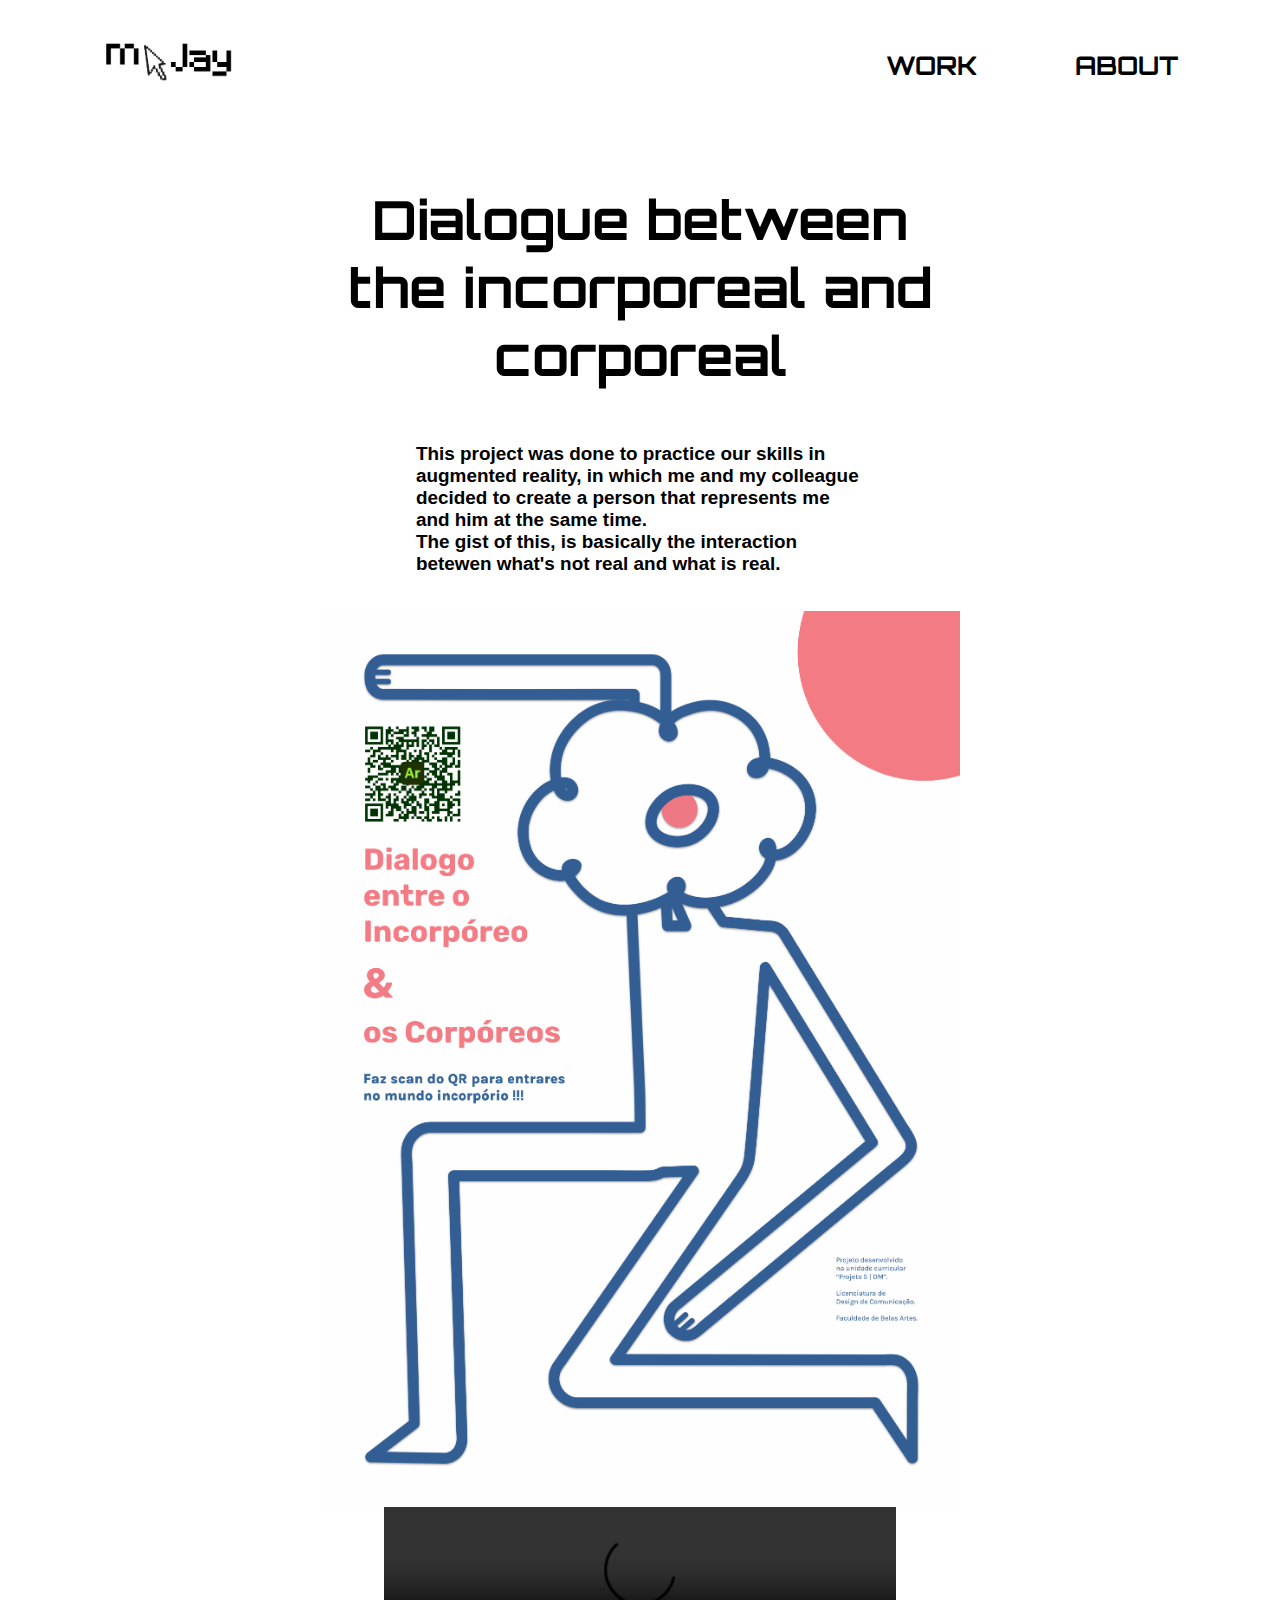
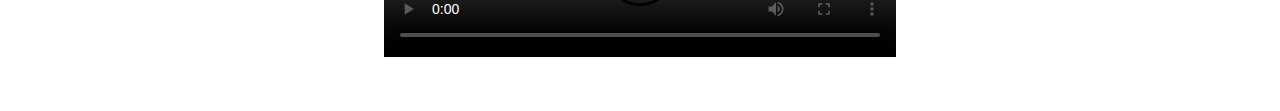
==== Bodiless.html @ e785685e "1 commit" ====
<!DOCTYPE html>

<html lang="en">

    <head>
        <title>m . Jay</title>
        <link rel="shortcut icon" type="x-icon" href="assets/icon.png">

        <meta charset="utf-8">
        <meta name="viewport" content="width=device-width, initial-scale=1.0">

        <link rel="preconnect" href="https://fonts.googleapis.com">
        <link rel="preconnect" href="https://fonts.gstatic.com" crossorigin>
        <link href="https://fonts.googleapis.com/css2?family=Orbitron:wght@400..900&display=swap" rel="stylesheet">
    
        <link rel="stylesheet" type="text/css" href="style.css">

    </head>

    <body>

        <header>

         <nav class="navbar">

            <a href="index.html" class="nav-branding"> <img src="assets/name.gif" alt="an m and a Jay with a cursor going up and down between them"></a>
            
            <ul class="nav-menu">
                <li class="nav-item">
                    <a href="work.html" class="nav-link"><b>WORK</b></a>
                </li>

                <li class="nav-item">
                    <a href="about.html" class="nav-link"><b>ABOUT</b></a>
                </li>
                
            </ul>

            <div class="hamburger">
                <span class="bar"></span>
                <span class="bar"></span>
            </div>
         
         </nav>

        </header>

        <main>

        <br><br><br>

             <h1 class="h1-v3">Dialogue between the incorporeal and corporeal</h1>
             <br><br><br>
             <p>
                <b>This project was done to practice our skills in augmented reality, in which me and my colleague decided to create a person that represents me and him at the same time.
                    <br>The gist of this, is basically the interaction betewen what's not real and what is real. </b>
             </p>

        <br><br>

        <img  class="Poster-1"  src="assets/the_bodiless_02.png" alt="Poster of the project">

        <video controls>
            <source src="assets/the_bodiless_01.mp4" type="video/mp4">
        </video>
        <br><br><br>

        </main>

        <script src="port.js"></script> 
        
    </body>

</html>
---- style.css ----
*{
    padding: 0;
    margin: 0;
    box-sizing: border-box;
    width: 100%;
    
    
}


p{
    font-family: Verdana, Geneva, Tahoma, sans-serif;
    font-size: 2.1vh;
    text-align: left;
    margin-left: auto;
    margin-right: auto;
    width: 35%;
    
}


header{
    background-color: white;
    a{
        color: black;
        text-decoration: none;
        font-family: "Orbitron", sans-serif;
        font-size: 2vw;
        
    }
}

li{
    list-style: none;
}

footer{
    left:0px;
    bottom:0%;
    height:30%;
    margin-left: auto;
    margin-left: auto;
    width:100%;
    color: black;
    font-family: Verdana, Geneva, Tahoma, sans-serif;
    font-size: 1vw;
    padding: 30px 15px;
    border-top: 2px solid black;


    a{
    color: black;
    text-decoration: none;
    }
}


video{
    position: relative;
    display: block;
    margin-left: auto;
    margin-right: auto;
    width: 40%;
    height: auto;
    
}













.navbar{
    min-height: 8vh;
    display: flex;
    padding: 4vh 8vw;
    
}

.nav-menu{
    display: flex;
    justify-content: space-between;
    align-items:center;
    gap: 7vw;
    margin-left: 10px;
}

.nav-branding{
    img{
        width: 10.42vw;
        height: auto;
        margin-right: 50vw;
    }
}

.nav-link{
    transition: 0.7s ease;
}

.nav-link:hover{
    text-decoration: underline;
    color: blue;
}

.hamburger{
    display: none;
    cursor: pointer;
}

.bar{
    display: block;
    width: 25px;
    height: 3px;
    margin: 5px auto;
    -webkit-transition: all 0.3s ease-in-out;
    transition: all 0.3s ease-in-out;
    background-color: white; 
}


.container{
    max-width: 1224px;
    width: 90%;
    margin: auto;
    padding: 40px 0;
}






.h1-v1{
    margin-bottom: 2rem;
    color: black;
    font-family: "Orbitron", sans-serif;
    font-size: 6vh;
    text-align: center;
}


.h1-v2{
    color: black;
    font-family: "Orbitron", sans-serif;
    font-size: 6vh;
    margin-right: auto;
    margin-left: 32vw;
    width: 50%;
    
}



.h1-v3{
    color: black;
    font-family: "Orbitron", sans-serif;
    font-size: 6vh;
    text-align: center;
    display: block;
    margin-left: auto;
    margin-right: auto;
    width: 50%;
}









.home-img{
    display: block;
    margin-left: 35vw;
    margin-right: auto;
    margin-bottom: 1vh;
    width: 35%;
    padding-bottom: 5vh;
}

.img-about{
    
    display: block;
    margin-left: auto;
    margin-right: auto;
    margin-top: 2%;
    width: 36%;
    height: auto;
    padding-bottom: 5vh;
    img{border-radius: 50%;
    box-shadow: 0 4px 8px rgba(0, 0, 0, 0.1);
}
}

.Poster-1{
    display: block;
    margin-left: auto;
    margin-right: auto;
    width: 50%;
}

.image-grid{
    display: grid;
    grid-template-columns: repeat(3, 1fr); /* 3 images per row */
    gap: 20px; /* Space between grid items */
    padding: 20px;
}

.image-grid a {
    display: grid;
    position: relative;
    overflow: hidden;
    width: 100%;
    padding-bottom: 100%;
    padding-top: auto;
    border-radius: 8px; /* Optional rounded corners */
    box-shadow: 0 4px 8px rgba(0, 0, 0, 0.1); /* Optional shadow */
    transition: transform 0.3s ease;
}

.image-grid a:hover {
    transform: scale(1.05); /* Slight zoom on hover */
}
.image-grid img {
    position: absolute;
            top: 0;
            left: 0;
            width: 100%;
            height: 100%;
            object-fit: cover;
}

.image-container-abc{
    display: grid; /* Use CSS Grid */
            grid-template-columns: repeat(3, 1fr);
}

.image-container img {
    width: 100%; /* Responsive images */
    max-width: 30%; /* Limit image width to 30% of the container */
}

.image-container-2{
    display: grid; /* Use CSS Grid */
            grid-template-columns: repeat(2, 1fr);
}
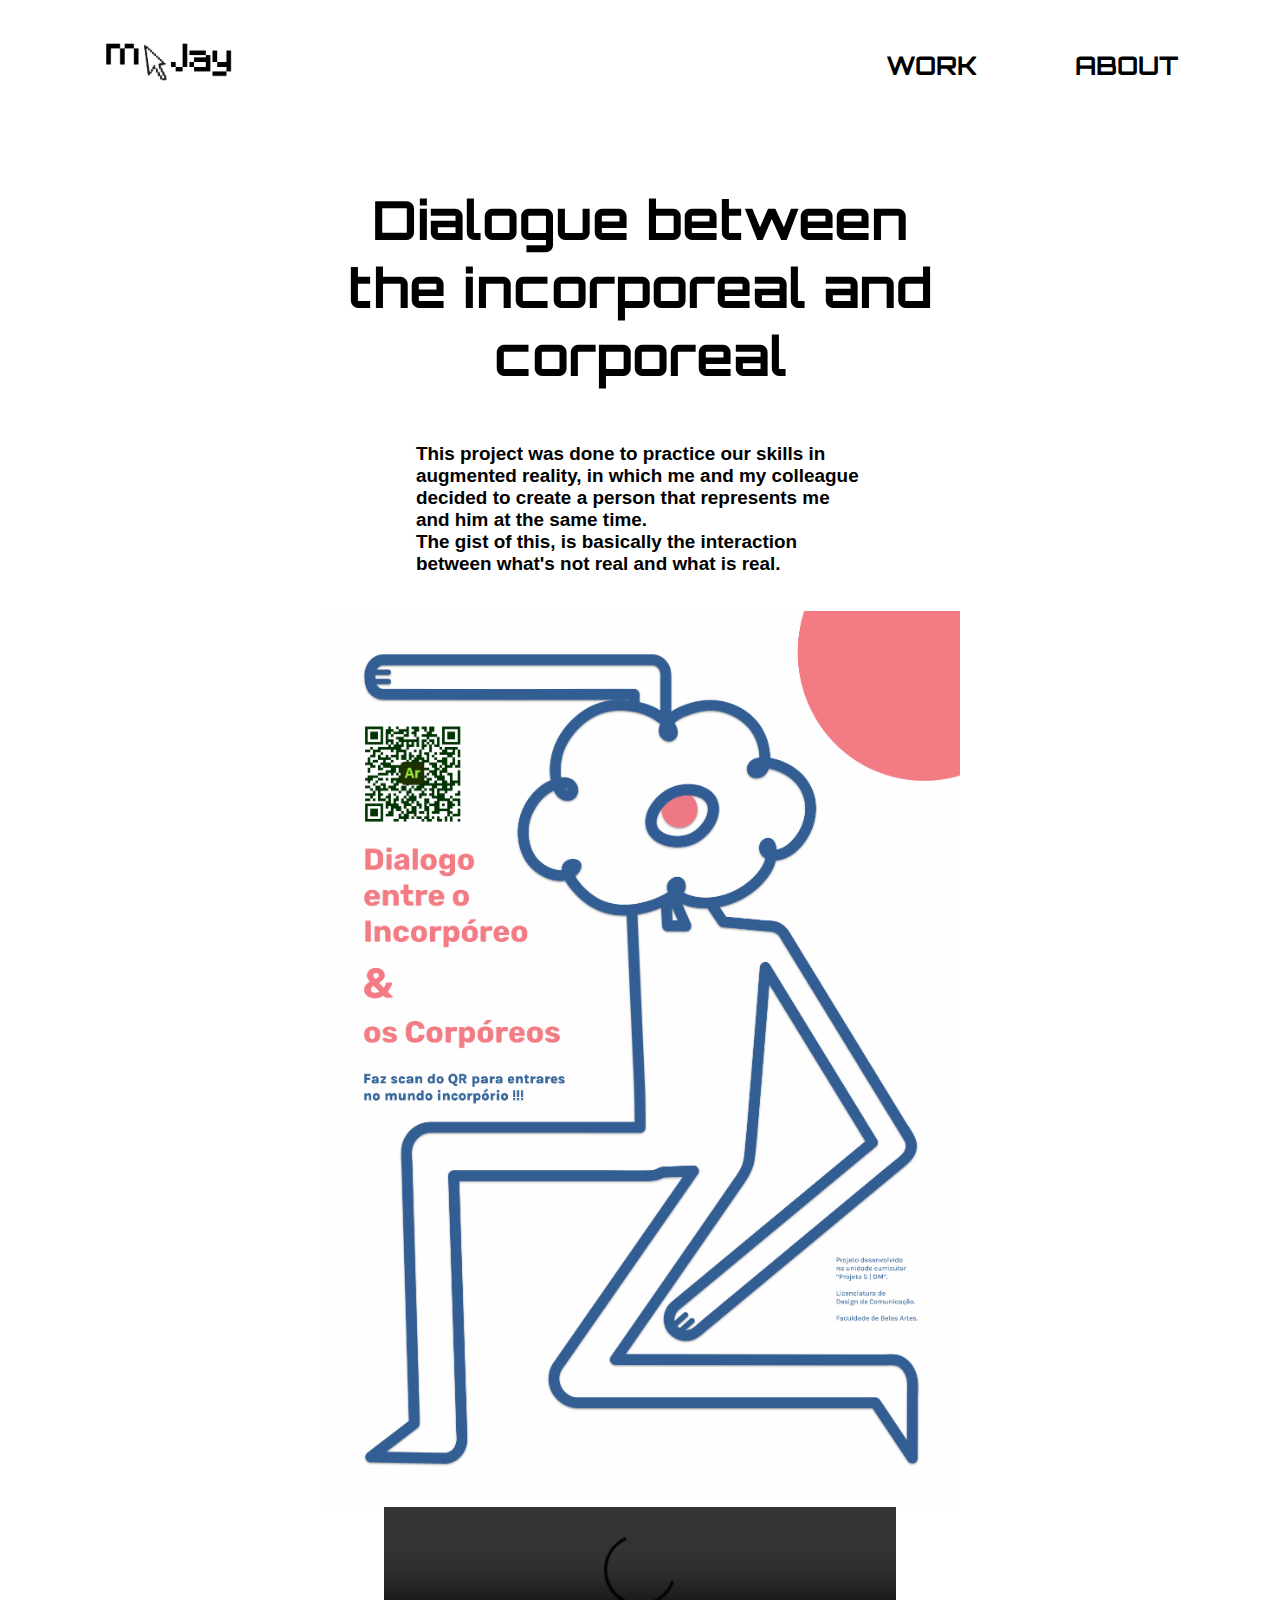
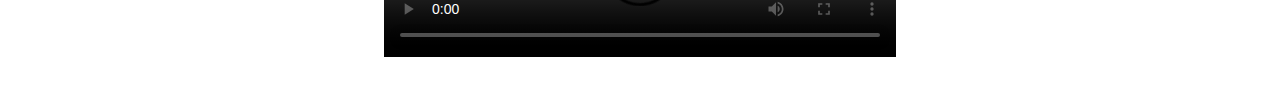
==== commit f95f1afb: "Update Bodiless.html" ====
--- a/Bodiless.html
+++ b/Bodiless.html
@@ -53,7 +53,7 @@
              <br><br><br>
              <p>
                 <b>This project was done to practice our skills in augmented reality, in which me and my colleague decided to create a person that represents me and him at the same time.
-                    <br>The gist of this, is basically the interaction betewen what's not real and what is real. </b>
+                    <br>The gist of this, is basically the interaction between what's not real and what is real. </b>
              </p>
 
         <br><br>
@@ -71,4 +71,4 @@
         
     </body>
 
-</html>+</html>
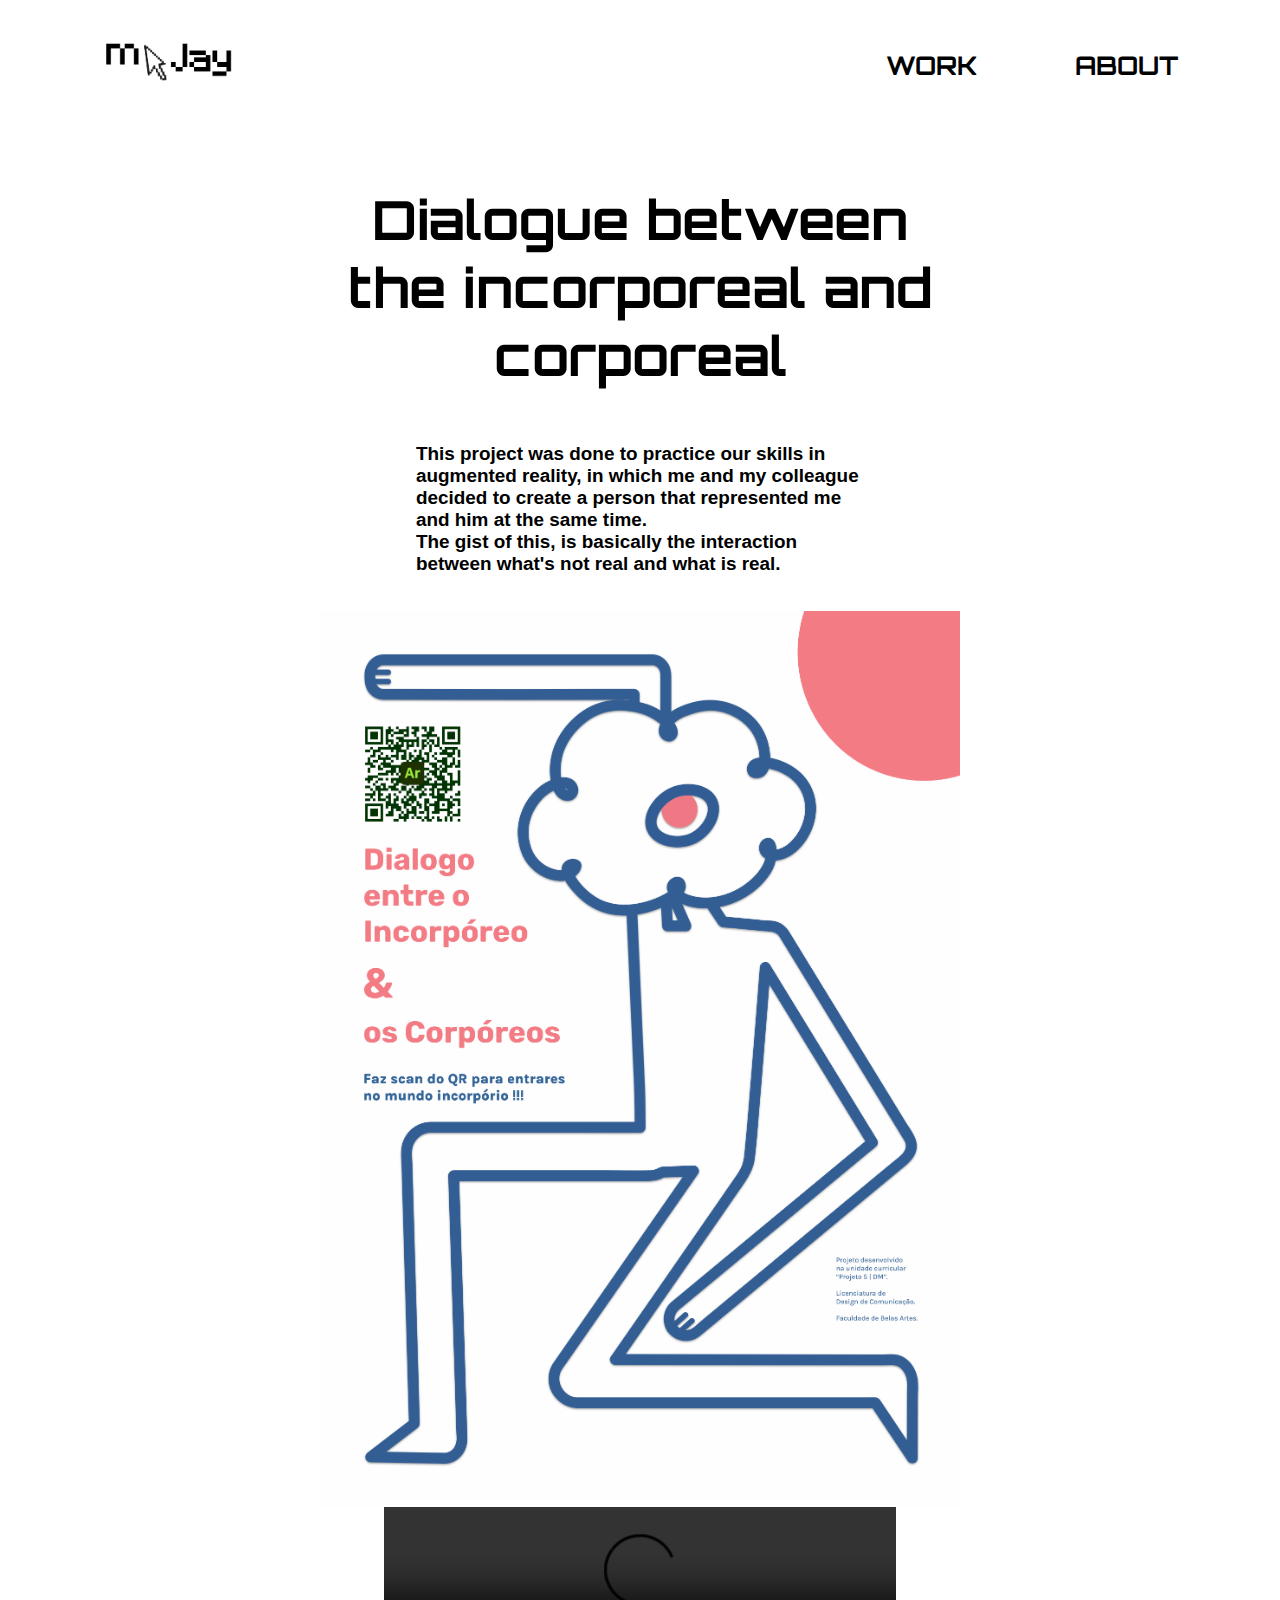
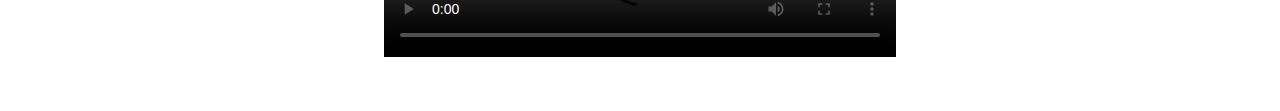
==== commit 62da2a45: "Update Bodiless.html" ====
--- a/Bodiless.html
+++ b/Bodiless.html
@@ -52,7 +52,7 @@
              <h1 class="h1-v3">Dialogue between the incorporeal and corporeal</h1>
              <br><br><br>
              <p>
-                <b>This project was done to practice our skills in augmented reality, in which me and my colleague decided to create a person that represents me and him at the same time.
+                <b>This project was done to practice our skills in augmented reality, in which me and my colleague decided to create a person that represented me and him at the same time.
                     <br>The gist of this, is basically the interaction between what's not real and what is real. </b>
              </p>
 
